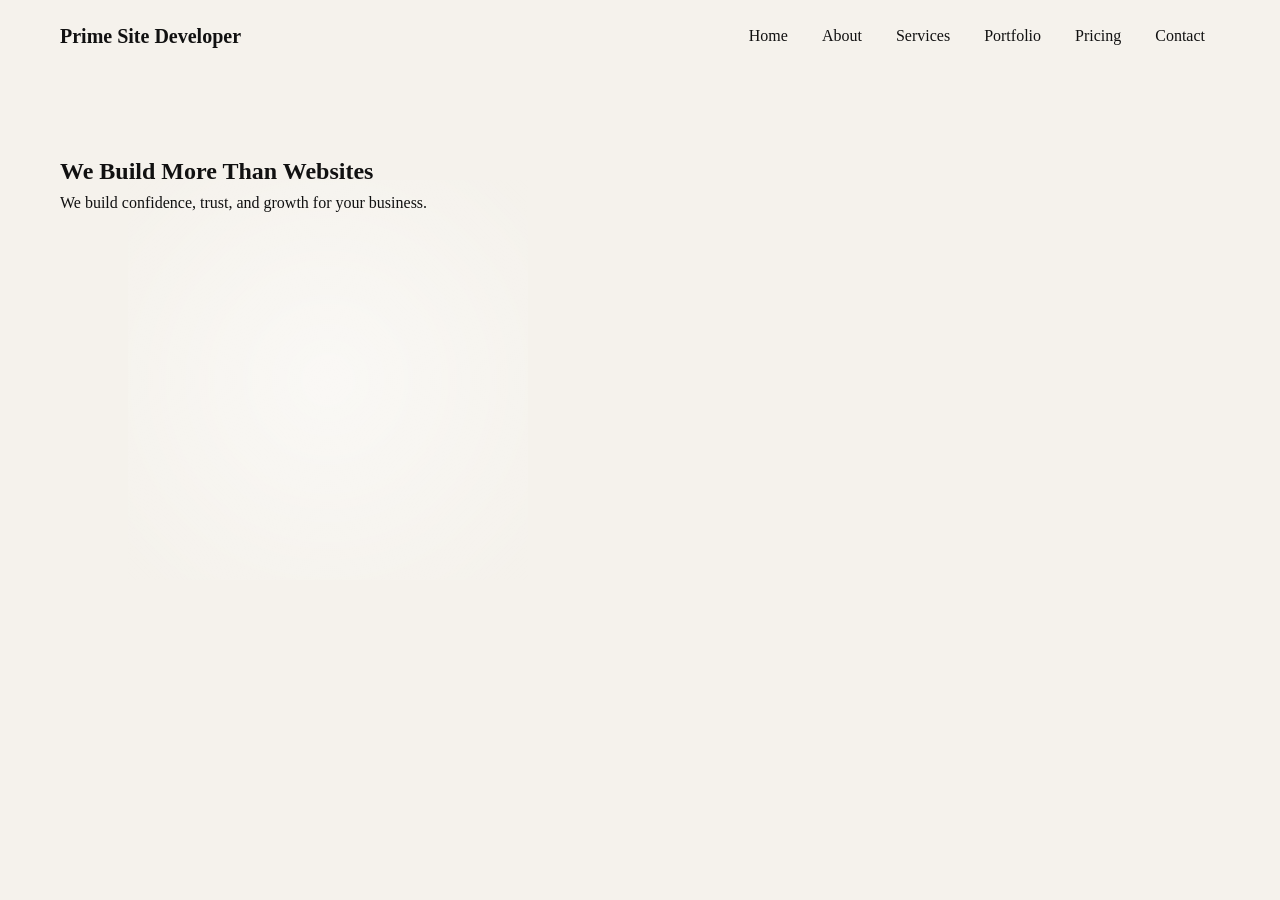
==== about.html @ d113b04b "Add files via upload" ====
<!DOCTYPE html>
<html>
<head>
<title>About</title>
<link rel="stylesheet" href="style.css">
</head>
<body>

<header>
<div class="logo">Prime Site Developer</div>
<nav>
<a href="index.html">Home</a>
<a href="about.html">About</a>
<a href="services.html">Services</a>
<a href="portfolio.html">Portfolio</a>
<a href="pricing.html">Pricing</a>
<a href="contact.html">Contact</a>
</nav>
</header>

<section>
<h1>We Build More Than Websites</h1>
<p>We build confidence, trust, and growth for your business.</p>
</section>

</body>
</html>
---- style.css ----
/* RESET */
* {
    margin: 0;
    padding: 0;
    box-sizing: border-box;
}

body {
    font-family: 'Georgia', serif;
    background: #f5f2ec;
    color: #111;
    line-height: 1.6;
}

/* NAV */
header {
    display: flex;
    justify-content: space-between;
    padding: 20px 60px;
    align-items: center;
    background: transparent;
}

nav a {
    margin: 0 15px;
    text-decoration: none;
    color: #111;
    font-weight: 500;
}

.logo {
    font-size: 20px;
    font-weight: bold;
}

/* HERO */
.hero {
    height: 90vh;
    display: flex;
    align-items: center;
    padding: 0 60px;
    background: linear-gradient(to right, #f5f2ec, #eae5dc);
}

.hero h1 {
    font-size: 48px;
}

.hero p {
    margin: 20px 0;
}

.btn {
    background: #111;
    color: white;
    padding: 12px 25px;
    text-decoration: none;
    margin-right: 10px;
}

.btn-outline {
    border: 1px solid #111;
    padding: 12px 25px;
    text-decoration: none;
    color: #111;
}

/* SECTIONS */
section {
    padding: 80px 60px;
}

/* PRICING */
.pricing {
    display: flex;
    gap: 30px;
    justify-content: center;
}

.price-card {
    background: white;
    padding: 30px;
    width: 300px;
    border-radius: 10px;
}

.price-card h3 {
    font-size: 30px;
}

.monthly {
    color: #777;
    margin-bottom: 15px;
}

.featured {
    border: 2px solid gold;
}

/* CONTACT */
.contact-links a {
    display: block;
    margin: 10px 0;
    color: #111;
    text-decoration: none;
}

/* LIGHT ANIMATION */
body::before {
    content: "";
    position: fixed;
    width: 400px;
    height: 400px;
    background: radial-gradient(circle, rgba(255,255,255,0.5), transparent);
    top: 20%;
    left: 10%;
    animation: float 8s infinite alternate;
    z-index: -1;
}

@keyframes float {
    from { transform: translateY(0px); }
    to { transform: translateY(40px); }
}
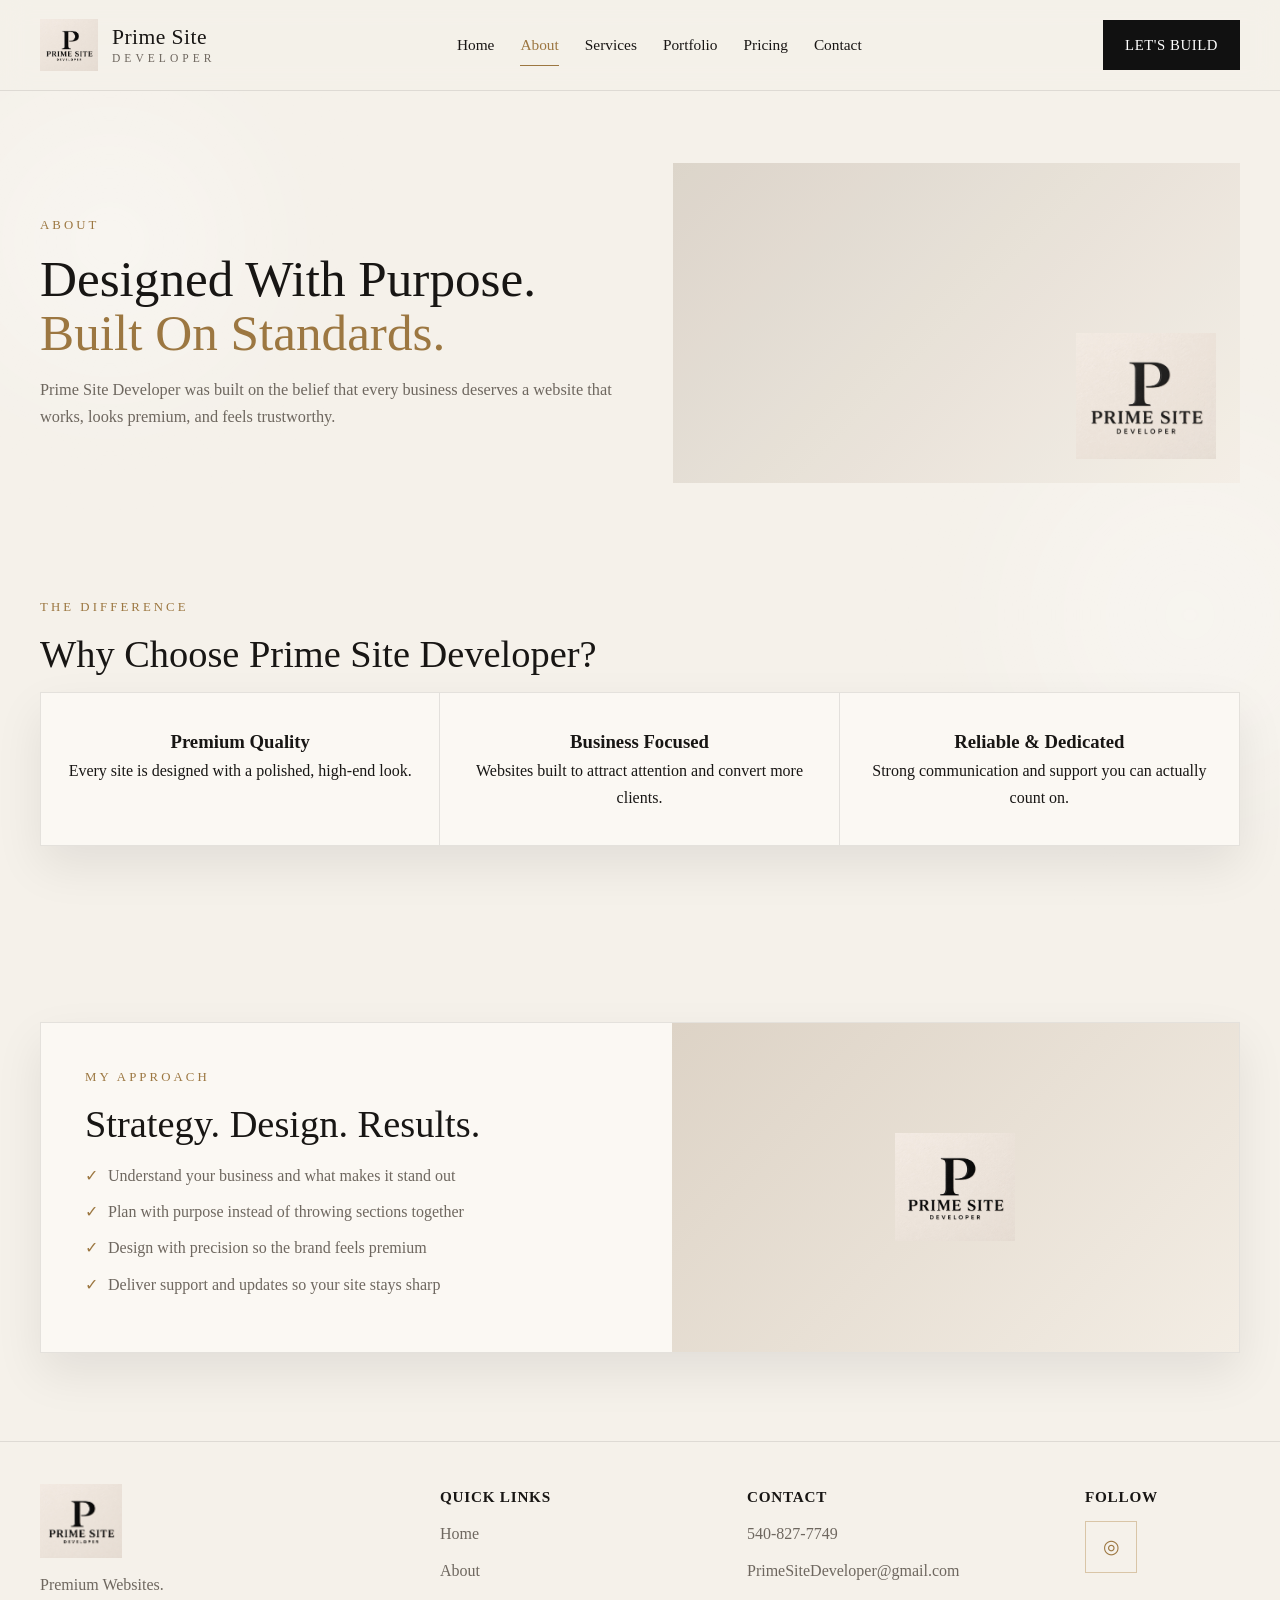
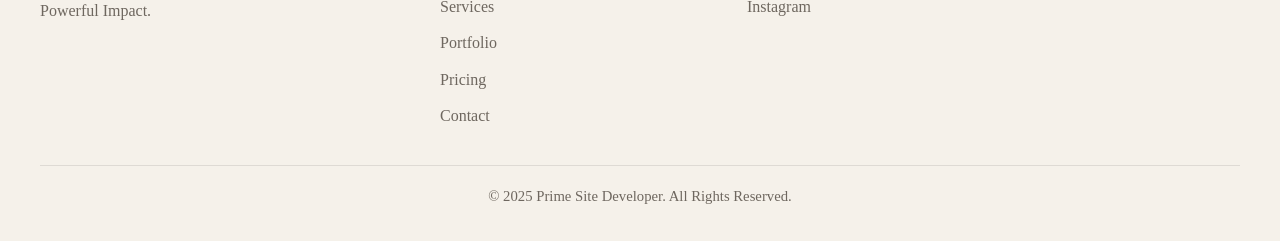
==== commit b88f1302: "Add files via upload" ====
--- a/about.html
+++ b/about.html
@@ -1,27 +1,127 @@
 <!DOCTYPE html>
-<html>
+<html lang="en">
 <head>
-<title>About</title>
-<link rel="stylesheet" href="style.css">
+    <meta charset="UTF-8">
+    <meta name="viewport" content="width=device-width, initial-scale=1.0">
+    <title>About | Prime Site Developer</title>
+    <link rel="stylesheet" href="style.css">
 </head>
 <body>
 
-<header>
-<div class="logo">Prime Site Developer</div>
-<nav>
-<a href="index.html">Home</a>
-<a href="about.html">About</a>
-<a href="services.html">Services</a>
-<a href="portfolio.html">Portfolio</a>
-<a href="pricing.html">Pricing</a>
-<a href="contact.html">Contact</a>
-</nav>
+<header class="site-header">
+    <div class="container">
+        <a href="index.html" class="brand">
+            <img src="logo.png" alt="Prime Site Developer Logo">
+            <div class="brand-text">
+                <strong>Prime Site</strong>
+                <span>Developer</span>
+            </div>
+        </a>
+
+        <nav class="site-nav">
+            <a href="index.html">Home</a>
+            <a href="about.html" class="active">About</a>
+            <a href="services.html">Services</a>
+            <a href="portfolio.html">Portfolio</a>
+            <a href="pricing.html">Pricing</a>
+            <a href="contact.html">Contact</a>
+        </nav>
+
+        <a href="contact.html" class="header-cta">LET'S BUILD</a>
+    </div>
 </header>
 
-<section>
-<h1>We Build More Than Websites</h1>
-<p>We build confidence, trust, and growth for your business.</p>
+<section class="page-hero">
+    <div class="container page-hero-grid">
+        <div>
+            <div class="eyebrow">About</div>
+            <h1 class="section-title">Designed With Purpose. <span class="accent">Built On Standards.</span></h1>
+            <p class="section-copy">
+                Prime Site Developer was built on the belief that every business deserves
+                a website that works, looks premium, and feels trustworthy.
+            </p>
+        </div>
+
+        <div class="page-hero-card">
+            <img src="logo.png" alt="Prime Site Developer logo" class="decor-logo">
+        </div>
+    </div>
 </section>
 
+<section>
+    <div class="container">
+        <div class="eyebrow">The Difference</div>
+        <h2 class="section-title" style="font-size:clamp(1.7rem,3vw,2.6rem);">Why Choose Prime Site Developer?</h2>
+
+        <div class="why-grid">
+            <div class="why-item">
+                <h3>Premium Quality</h3>
+                <p>Every site is designed with a polished, high-end look.</p>
+            </div>
+            <div class="why-item">
+                <h3>Business Focused</h3>
+                <p>Websites built to attract attention and convert more clients.</p>
+            </div>
+            <div class="why-item">
+                <h3>Reliable & Dedicated</h3>
+                <p>Strong communication and support you can actually count on.</p>
+            </div>
+        </div>
+    </div>
+</section>
+
+<section>
+    <div class="container approach-box">
+        <div class="approach-copy">
+            <div class="eyebrow">My Approach</div>
+            <h2 class="section-title" style="font-size:clamp(1.7rem,3vw,2.5rem);">Strategy. Design. Results.</h2>
+            <ul>
+                <li>Understand your business and what makes it stand out</li>
+                <li>Plan with purpose instead of throwing sections together</li>
+                <li>Design with precision so the brand feels premium</li>
+                <li>Deliver support and updates so your site stays sharp</li>
+            </ul>
+        </div>
+        <div class="approach-visual"></div>
+    </div>
+</section>
+
+<footer class="site-footer">
+    <div class="container">
+        <div class="footer-grid">
+            <div class="footer-brand">
+                <img src="logo.png" alt="Prime Site Developer Logo">
+                <p>Premium Websites.<br>Powerful Impact.</p>
+            </div>
+
+            <div class="footer-links">
+                <h4>Quick Links</h4>
+                <a href="index.html">Home</a>
+                <a href="about.html">About</a>
+                <a href="services.html">Services</a>
+                <a href="portfolio.html">Portfolio</a>
+                <a href="pricing.html">Pricing</a>
+                <a href="contact.html">Contact</a>
+            </div>
+
+            <div class="footer-contact">
+                <h4>Contact</h4>
+                <a href="tel:5408277749">540-827-7749</a>
+                <a href="mailto:PrimeSiteDeveloper@gmail.com">PrimeSiteDeveloper@gmail.com</a>
+                <a href="https://www.instagram.com/primesitedev?igsh=bGhta2xubHlqNjMw&utm_source=qr" target="_blank">Instagram</a>
+            </div>
+
+            <div class="footer-social">
+                <h4>Follow</h4>
+                <a href="https://www.instagram.com/primesitedev?igsh=bGhta2xubHlqNjMw&utm_source=qr" target="_blank">◎</a>
+            </div>
+        </div>
+
+        <div class="footer-bottom">
+            © 2025 Prime Site Developer. All Rights Reserved.
+        </div>
+    </div>
+</footer>
+
 </body>
-</html>
+</html>
--- a/style.css
+++ b/style.css
@@ -1,124 +1,1001 @@
-/* RESET */
+/* =========================
+   RESET
+========================= */
 * {
     margin: 0;
     padding: 0;
     box-sizing: border-box;
 }
 
+:root {
+    --bg: #f5f1ea;
+    --bg-soft: #efe8de;
+    --panel: #fbf8f3;
+    --text: #181614;
+    --muted: #6e675f;
+    --accent: #b89157;
+    --accent-dark: #9c7741;
+    --border: rgba(24, 22, 20, 0.10);
+    --shadow: 0 20px 45px rgba(0, 0, 0, 0.08);
+    --max: 1200px;
+}
+
+html {
+    scroll-behavior: smooth;
+}
+
 body {
-    font-family: 'Georgia', serif;
-    background: #f5f2ec;
-    color: #111;
-    line-height: 1.6;
-}
-
-/* NAV */
-header {
+    font-family: Georgia, "Times New Roman", serif;
+    background: var(--bg);
+    color: var(--text);
+    line-height: 1.65;
+    overflow-x: hidden;
+    position: relative;
+}
+
+/* Soft light animation */
+body::before,
+body::after {
+    content: "";
+    position: fixed;
+    inset: auto;
+    border-radius: 50%;
+    pointer-events: none;
+    z-index: -2;
+    filter: blur(60px);
+    opacity: 0.45;
+}
+
+body::before {
+    width: 340px;
+    height: 340px;
+    top: 8%;
+    left: -60px;
+    background: radial-gradient(circle, rgba(255,255,255,0.9), rgba(255,255,255,0));
+    animation: floatLightOne 11s ease-in-out infinite alternate;
+}
+
+body::after {
+    width: 420px;
+    height: 420px;
+    top: 45%;
+    right: -120px;
+    background: radial-gradient(circle, rgba(255,255,255,0.8), rgba(255,255,255,0));
+    animation: floatLightTwo 14s ease-in-out infinite alternate;
+}
+
+@keyframes floatLightOne {
+    from { transform: translateY(0px) translateX(0px); }
+    to   { transform: translateY(35px) translateX(45px); }
+}
+
+@keyframes floatLightTwo {
+    from { transform: translateY(0px) translateX(0px); }
+    to   { transform: translateY(-40px) translateX(-35px); }
+}
+
+img {
+    max-width: 100%;
+    display: block;
+}
+
+a {
+    color: inherit;
+    text-decoration: none;
+}
+
+ul {
+    list-style: none;
+}
+
+.container {
+    width: min(var(--max), calc(100% - 40px));
+    margin: 0 auto;
+}
+
+/* =========================
+   HEADER
+========================= */
+.site-header {
+    position: sticky;
+    top: 0;
+    z-index: 50;
+    backdrop-filter: blur(14px);
+    background: rgba(245, 241, 234, 0.82);
+    border-bottom: 1px solid var(--border);
+}
+
+.site-header .container {
     display: flex;
+    align-items: center;
     justify-content: space-between;
-    padding: 20px 60px;
-    align-items: center;
-    background: transparent;
-}
-
-nav a {
-    margin: 0 15px;
-    text-decoration: none;
-    color: #111;
+    gap: 24px;
+    min-height: 90px;
+}
+
+.brand {
+    display: flex;
+    align-items: center;
+    gap: 14px;
+}
+
+.brand img {
+    width: 58px;
+    height: 58px;
+    object-fit: contain;
+}
+
+.brand-text {
+    display: flex;
+    flex-direction: column;
+    line-height: 1.05;
+}
+
+.brand-text strong {
+    font-size: 1.35rem;
     font-weight: 500;
-}
-
-.logo {
-    font-size: 20px;
-    font-weight: bold;
-}
-
-/* HERO */
-.hero {
-    height: 90vh;
+    letter-spacing: 0.02em;
+}
+
+.brand-text span {
+    font-size: 0.72rem;
+    text-transform: uppercase;
+    letter-spacing: 0.35em;
+    color: var(--muted);
+    margin-top: 4px;
+}
+
+.site-nav {
     display: flex;
     align-items: center;
-    padding: 0 60px;
-    background: linear-gradient(to right, #f5f2ec, #eae5dc);
-}
-
-.hero h1 {
-    font-size: 48px;
-}
-
-.hero p {
-    margin: 20px 0;
+    gap: 26px;
+    flex-wrap: wrap;
+}
+
+.site-nav a {
+    font-size: 0.96rem;
+    color: var(--text);
+    position: relative;
+    transition: 0.25s ease;
+}
+
+.site-nav a:hover,
+.site-nav a.active {
+    color: var(--accent-dark);
+}
+
+.site-nav a.active::after,
+.site-nav a:hover::after {
+    content: "";
+    position: absolute;
+    left: 0;
+    bottom: -8px;
+    width: 100%;
+    height: 1px;
+    background: var(--accent-dark);
+}
+
+.header-cta {
+    padding: 13px 22px;
+    background: #111;
+    color: #fff;
+    font-size: 0.92rem;
+    letter-spacing: 0.04em;
+    transition: 0.25s ease;
+}
+
+.header-cta:hover {
+    background: #2a2621;
+}
+
+/* =========================
+   BUTTONS
+========================= */
+.btn,
+.btn-outline,
+.btn-light {
+    display: inline-flex;
+    align-items: center;
+    justify-content: center;
+    min-height: 48px;
+    padding: 0 24px;
+    font-size: 0.95rem;
+    letter-spacing: 0.03em;
+    transition: 0.25s ease;
+    cursor: pointer;
 }
 
 .btn {
     background: #111;
-    color: white;
-    padding: 12px 25px;
-    text-decoration: none;
+    color: #fff;
+    border: 1px solid #111;
+}
+
+.btn:hover {
+    background: #2a2621;
+    border-color: #2a2621;
+}
+
+.btn-outline {
+    background: transparent;
+    border: 1px solid var(--text);
+    color: var(--text);
+}
+
+.btn-outline:hover {
+    background: #111;
+    color: #fff;
+    border-color: #111;
+}
+
+.btn-light {
+    background: var(--accent);
+    color: #111;
+    border: 1px solid var(--accent);
+}
+
+.btn-light:hover {
+    background: var(--accent-dark);
+    border-color: var(--accent-dark);
+    color: #fff;
+}
+
+/* =========================
+   COMMON SECTIONS
+========================= */
+section {
+    padding: 88px 0;
+}
+
+.eyebrow {
+    font-size: 0.8rem;
+    text-transform: uppercase;
+    letter-spacing: 0.24em;
+    color: var(--accent-dark);
+    margin-bottom: 16px;
+}
+
+.section-title {
+    font-size: clamp(2rem, 4vw, 3.6rem);
+    line-height: 1.05;
+    font-weight: 500;
+    margin-bottom: 18px;
+}
+
+.section-title .accent {
+    color: var(--accent-dark);
+}
+
+.section-copy {
+    color: var(--muted);
+    max-width: 680px;
+    font-size: 1.02rem;
+}
+
+.grid-2 {
+    display: grid;
+    grid-template-columns: 1.1fr 1fr;
+    gap: 42px;
+    align-items: center;
+}
+
+.card {
+    background: var(--panel);
+    border: 1px solid var(--border);
+    box-shadow: var(--shadow);
+}
+
+.image-frame {
+    background: linear-gradient(145deg, #d7cec1, #f6f0e8);
+    border: 1px solid var(--border);
+    box-shadow: var(--shadow);
+    overflow: hidden;
+}
+
+/* =========================
+   HERO
+========================= */
+.hero {
+    padding: 72px 0 42px;
+}
+
+.hero-layout {
+    display: grid;
+    grid-template-columns: 1.05fr 0.95fr;
+    gap: 46px;
+    align-items: center;
+}
+
+.hero-copy p {
+    margin: 22px 0 30px;
+    color: var(--muted);
+    font-size: 1.08rem;
+    max-width: 560px;
+}
+
+.hero-actions {
+    display: flex;
+    flex-wrap: wrap;
+    gap: 14px;
+}
+
+.hero-visual {
+    position: relative;
+    min-height: 560px;
+}
+
+.hero-stage {
+    position: absolute;
+    inset: 60px 0 0 40px;
+    border-radius: 8px;
+    background:
+        linear-gradient(180deg, rgba(255,255,255,0.35), rgba(255,255,255,0.05)),
+        linear-gradient(135deg, #d9d1c6, #f3ede4);
+    box-shadow: var(--shadow);
+}
+
+.hero-laptop {
+    position: absolute;
+    width: min(100%, 620px);
+    left: 0;
+    bottom: 42px;
+    border-radius: 18px;
+    background: #1a1714;
+    padding: 16px 16px 26px;
+    box-shadow: 0 30px 60px rgba(0, 0, 0, 0.18);
+}
+
+.hero-laptop-screen {
+    aspect-ratio: 16 / 10;
+    border-radius: 10px;
+    overflow: hidden;
+    border: 1px solid rgba(255,255,255,0.08);
+    background: #111;
+}
+
+.hero-laptop-screen img {
+    width: 100%;
+    height: 100%;
+    object-fit: cover;
+}
+
+.hero-phone {
+    position: absolute;
+    width: 150px;
+    right: 14px;
+    bottom: 24px;
+    background: #111;
+    border-radius: 26px;
+    padding: 10px;
+    box-shadow: 0 20px 40px rgba(0,0,0,0.2);
+}
+
+.hero-phone-screen {
+    aspect-ratio: 9 / 18;
+    border-radius: 18px;
+    overflow: hidden;
+}
+
+.hero-phone-screen img {
+    width: 100%;
+    height: 100%;
+    object-fit: cover;
+}
+
+.hero-vase {
+    position: absolute;
+    width: 110px;
+    height: 180px;
+    right: 0;
+    top: 42px;
+    border-radius: 55px 55px 22px 22px;
+    background: linear-gradient(180deg, #ece3d7, #d9cdbf);
+    box-shadow: var(--shadow);
+}
+
+.hero-vase::before {
+    content: "";
+    position: absolute;
+    width: 2px;
+    height: 90px;
+    background: #b08b57;
+    left: 50%;
+    top: -58px;
+    transform: translateX(-50%) rotate(12deg);
+    box-shadow:
+        14px 18px 0 #b08b57,
+        -14px 28px 0 #b08b57,
+        20px 40px 0 #b08b57,
+        -20px 42px 0 #b08b57,
+        8px 58px 0 #b08b57,
+        -8px 66px 0 #b08b57;
+}
+
+/* =========================
+   INTRO / ABOUT BLOCK
+========================= */
+.intro-block .grid-2 {
+    grid-template-columns: 0.9fr 1.1fr;
+}
+
+.intro-image {
+    min-height: 320px;
+    background:
+        linear-gradient(rgba(0,0,0,0.08), rgba(0,0,0,0.08)),
+        url("logo.png") center/160px no-repeat,
+        linear-gradient(135deg, #d9d1c6, #f3ede4);
+}
+
+.intro-content {
+    padding: 48px;
+}
+
+.intro-link {
+    display: inline-block;
+    margin-top: 18px;
+    color: var(--accent-dark);
+}
+
+/* =========================
+   SERVICES PREVIEW
+========================= */
+.service-grid {
+    display: grid;
+    grid-template-columns: repeat(4, 1fr);
+    gap: 0;
+    border: 1px solid var(--border);
+    background: var(--panel);
+    box-shadow: var(--shadow);
+}
+
+.service-item {
+    padding: 36px 24px;
+    border-right: 1px solid var(--border);
+    text-align: center;
+}
+
+.service-item:last-child {
+    border-right: none;
+}
+
+.service-item .icon {
+    width: 54px;
+    height: 54px;
+    margin: 0 auto 18px;
+    border: 1px solid rgba(184,145,87,0.45);
+    border-radius: 50%;
+    display: grid;
+    place-items: center;
+    color: var(--accent-dark);
+    font-size: 1.25rem;
+}
+
+.service-item h3 {
+    font-size: 1rem;
+    margin-bottom: 10px;
+    font-weight: 500;
+}
+
+.service-item p {
+    color: var(--muted);
+    font-size: 0.94rem;
+}
+
+/* =========================
+   FEATURED PROJECT
+========================= */
+.featured-project {
+    padding-top: 34px;
+}
+
+.featured-project-wrap {
+    display: grid;
+    grid-template-columns: 0.8fr 1.2fr;
+    gap: 30px;
+    align-items: center;
+}
+
+.project-copy {
+    padding: 18px 0;
+}
+
+.project-copy h3 {
+    font-size: clamp(1.8rem, 3vw, 2.8rem);
+    margin-bottom: 16px;
+    font-weight: 500;
+}
+
+.project-copy p {
+    color: var(--muted);
+    margin-bottom: 24px;
+    max-width: 420px;
+}
+
+.project-image {
+    min-height: 420px;
+    overflow: hidden;
+}
+
+.project-image img {
+    width: 100%;
+    height: 100%;
+    object-fit: cover;
+}
+
+/* =========================
+   CTA BAND
+========================= */
+.cta-band {
+    background: #0d0c0b;
+    color: #f8f2e9;
+}
+
+.cta-band .container {
+    display: grid;
+    grid-template-columns: 1fr auto;
+    gap: 24px;
+    align-items: center;
+}
+
+.cta-band h2 {
+    font-size: clamp(2rem, 4vw, 3.4rem);
+    line-height: 1.05;
+    font-weight: 500;
+}
+
+.cta-band h2 .accent {
+    color: var(--accent);
+}
+
+.cta-band .eyebrow {
+    color: var(--accent);
+}
+
+/* =========================
+   FOOTER
+========================= */
+.site-footer {
+    padding: 42px 0 32px;
+    border-top: 1px solid var(--border);
+}
+
+.footer-grid {
+    display: grid;
+    grid-template-columns: 1.2fr 0.9fr 1fr 0.5fr;
+    gap: 28px;
+    align-items: start;
+}
+
+.footer-brand img {
+    width: 82px;
+    margin-bottom: 14px;
+}
+
+.footer-brand p,
+.footer-links a,
+.footer-contact a {
+    color: var(--muted);
+}
+
+.footer-links h4,
+.footer-contact h4,
+.footer-social h4 {
+    margin-bottom: 12px;
+    font-size: 0.95rem;
+    font-weight: 600;
+    letter-spacing: 0.05em;
+    text-transform: uppercase;
+}
+
+.footer-links a,
+.footer-contact a {
+    display: block;
+    margin-bottom: 10px;
+}
+
+.footer-social a {
+    display: inline-flex;
+    width: 52px;
+    height: 52px;
+    align-items: center;
+    justify-content: center;
+    border: 1px solid rgba(184,145,87,0.45);
+    color: var(--accent-dark);
+    font-size: 1.2rem;
+}
+
+.footer-bottom {
+    margin-top: 26px;
+    padding-top: 18px;
+    border-top: 1px solid var(--border);
+    text-align: center;
+    color: var(--muted);
+    font-size: 0.92rem;
+}
+
+/* =========================
+   INNER PAGE HERO
+========================= */
+.page-hero {
+    padding: 72px 0 26px;
+}
+
+.page-hero-grid {
+    display: grid;
+    grid-template-columns: 1fr 0.95fr;
+    gap: 36px;
+    align-items: center;
+}
+
+.page-hero-card {
+    min-height: 320px;
+    background:
+        linear-gradient(rgba(255,255,255,0.08), rgba(255,255,255,0.08)),
+        linear-gradient(135deg, #d9d1c6, #f3ede4);
+    position: relative;
+    overflow: hidden;
+}
+
+.page-hero-card.page-rs {
+    background:
+        linear-gradient(rgba(0,0,0,0.16), rgba(0,0,0,0.16)),
+        url("rs-flooring-preview.jpg") center/cover no-repeat;
+}
+
+.page-hero-card img.decor-logo {
+    width: 140px;
+    position: absolute;
+    right: 24px;
+    bottom: 24px;
+    opacity: 0.9;
+}
+
+/* =========================
+   ABOUT PAGE
+========================= */
+.why-grid {
+    display: grid;
+    grid-template-columns: repeat(3, 1fr);
+    border: 1px solid var(--border);
+    background: var(--panel);
+    box-shadow: var(--shadow);
+}
+
+.why-item {
+    padding: 34px 26px;
+    text-align: center;
+    border-right: 1px solid var(--border);
+}
+
+.why-item:last-child {
+    border-right: none;
+}
+
+.approach-box {
+    display: grid;
+    grid-template-columns: 1fr 0.9fr;
+    gap: 0;
+    border: 1px solid var(--border);
+    background: var(--panel);
+    box-shadow: var(--shadow);
+    overflow: hidden;
+}
+
+.approach-copy {
+    padding: 44px;
+}
+
+.approach-copy ul li {
+    margin-bottom: 10px;
+    color: var(--muted);
+}
+
+.approach-copy ul li::before {
+    content: "✓";
+    color: var(--accent-dark);
     margin-right: 10px;
 }
 
-.btn-outline {
-    border: 1px solid #111;
-    padding: 12px 25px;
-    text-decoration: none;
-    color: #111;
-}
-
-/* SECTIONS */
-section {
-    padding: 80px 60px;
-}
-
-/* PRICING */
-.pricing {
+.approach-visual {
+    min-height: 260px;
+    background:
+        url("logo.png") center/120px no-repeat,
+        linear-gradient(135deg, #ddd3c6, #f3ede4);
+}
+
+/* =========================
+   SERVICES PAGE
+========================= */
+.services-grid-2 {
+    display: grid;
+    grid-template-columns: repeat(2, 1fr);
+    border: 1px solid var(--border);
+    background: var(--panel);
+    box-shadow: var(--shadow);
+}
+
+.services-grid-2 .service-item {
+    min-height: 240px;
+    border-right: 1px solid var(--border);
+    border-bottom: 1px solid var(--border);
     display: flex;
+    flex-direction: column;
+    align-items: center;
+    justify-content: center;
+}
+
+.services-grid-2 .service-item:nth-child(2n) {
+    border-right: none;
+}
+
+.services-grid-2 .service-item:nth-last-child(-n+2) {
+    border-bottom: none;
+}
+
+/* =========================
+   PORTFOLIO PAGE
+========================= */
+.portfolio-single {
+    display: grid;
+    grid-template-columns: 1fr 1fr;
     gap: 30px;
-    justify-content: center;
+    align-items: center;
+    border: 1px solid var(--border);
+    background: var(--panel);
+    box-shadow: var(--shadow);
+    padding: 28px;
+}
+
+.portfolio-note {
+    color: var(--muted);
+    margin-top: 16px;
+}
+
+/* =========================
+   PRICING PAGE
+========================= */
+.pricing-grid {
+    display: grid;
+    grid-template-columns: repeat(3, 1fr);
+    gap: 24px;
+    align-items: stretch;
 }
 
 .price-card {
-    background: white;
-    padding: 30px;
-    width: 300px;
-    border-radius: 10px;
+    background: var(--panel);
+    border: 1px solid var(--border);
+    box-shadow: var(--shadow);
+    padding: 34px 28px;
+    display: flex;
+    flex-direction: column;
+}
+
+.price-card.featured {
+    border-color: rgba(184,145,87,0.6);
+    transform: translateY(-6px);
 }
 
 .price-card h3 {
-    font-size: 30px;
-}
-
-.monthly {
-    color: #777;
-    margin-bottom: 15px;
-}
-
-.featured {
-    border: 2px solid gold;
-}
-
-/* CONTACT */
+    font-size: 1.5rem;
+    font-weight: 500;
+    margin-bottom: 8px;
+}
+
+.price {
+    font-size: 2.4rem;
+    margin-bottom: 6px;
+}
+
+.price-sub {
+    color: var(--accent-dark);
+    margin-bottom: 18px;
+}
+
+.price-card p {
+    color: var(--muted);
+}
+
+.price-card ul {
+    margin: 20px 0 24px;
+}
+
+.price-card ul li {
+    margin-bottom: 10px;
+    color: var(--muted);
+}
+
+.price-card ul li::before {
+    content: "✓";
+    color: var(--accent-dark);
+    margin-right: 10px;
+}
+
+.price-card .btn {
+    margin-top: auto;
+}
+
+.portal-box {
+    margin-top: 34px;
+    border: 1px solid var(--border);
+    background: var(--panel);
+    box-shadow: var(--shadow);
+    padding: 28px;
+}
+
+.portal-box p {
+    color: var(--muted);
+    margin: 10px 0 18px;
+}
+
+/* =========================
+   CONTACT PAGE
+========================= */
+.contact-box {
+    display: grid;
+    grid-template-columns: 1fr 0.95fr;
+    gap: 0;
+    border: 1px solid var(--border);
+    background: var(--panel);
+    box-shadow: var(--shadow);
+    overflow: hidden;
+}
+
+.contact-copy {
+    padding: 44px;
+}
+
+.contact-links {
+    display: grid;
+    gap: 18px;
+    margin: 26px 0;
+}
+
 .contact-links a {
-    display: block;
-    margin: 10px 0;
-    color: #111;
-    text-decoration: none;
-}
-
-/* LIGHT ANIMATION */
-body::before {
-    content: "";
-    position: fixed;
-    width: 400px;
-    height: 400px;
-    background: radial-gradient(circle, rgba(255,255,255,0.5), transparent);
-    top: 20%;
-    left: 10%;
-    animation: float 8s infinite alternate;
-    z-index: -1;
-}
-
-@keyframes float {
-    from { transform: translateY(0px); }
-    to { transform: translateY(40px); }
+    display: flex;
+    align-items: center;
+    gap: 12px;
+    color: var(--text);
+    font-size: 1rem;
+}
+
+.contact-links .bullet {
+    width: 40px;
+    height: 40px;
+    border: 1px solid rgba(184,145,87,0.45);
+    border-radius: 50%;
+    display: grid;
+    place-items: center;
+    color: var(--accent-dark);
+}
+
+.contact-visual {
+    min-height: 420px;
+    background:
+        linear-gradient(rgba(255,255,255,0.08), rgba(255,255,255,0.08)),
+        url("logo.png") center/180px no-repeat,
+        linear-gradient(135deg, #d8cebf, #f4eee5);
+}
+
+/* =========================
+   RESPONSIVE
+========================= */
+@media (max-width: 1080px) {
+    .hero-layout,
+    .grid-2,
+    .page-hero-grid,
+    .featured-project-wrap,
+    .contact-box,
+    .approach-box,
+    .portfolio-single,
+    .cta-band .container,
+    .footer-grid {
+        grid-template-columns: 1fr;
+    }
+
+    .pricing-grid,
+    .why-grid,
+    .service-grid,
+    .services-grid-2 {
+        grid-template-columns: 1fr;
+    }
+
+    .service-grid .service-item,
+    .why-grid .why-item,
+    .services-grid-2 .service-item {
+        border-right: none;
+        border-bottom: 1px solid var(--border);
+    }
+
+    .service-grid .service-item:last-child,
+    .why-grid .why-item:last-child,
+    .services-grid-2 .service-item:last-child {
+        border-bottom: none;
+    }
+
+    .hero-visual {
+        min-height: 500px;
+    }
+
+    .hero-stage {
+        inset: 50px 0 0 0;
+    }
+
+    .site-header .container {
+        min-height: auto;
+        padding: 18px 0;
+        flex-direction: column;
+        align-items: flex-start;
+    }
+
+    .site-nav {
+        gap: 16px;
+    }
+}
+
+@media (max-width: 720px) {
+    section {
+        padding: 68px 0;
+    }
+
+    .container {
+        width: min(var(--max), calc(100% - 24px));
+    }
+
+    .brand img {
+        width: 48px;
+        height: 48px;
+    }
+
+    .brand-text strong {
+        font-size: 1.08rem;
+    }
+
+    .section-title {
+        font-size: 2.3rem;
+    }
+
+    .hero {
+        padding-top: 46px;
+    }
+
+    .hero-visual {
+        min-height: 360px;
+    }
+
+    .hero-laptop {
+        width: 100%;
+        padding: 12px 12px 18px;
+        bottom: 26px;
+    }
+
+    .hero-phone {
+        width: 102px;
+        right: 8px;
+        bottom: 12px;
+    }
+
+    .hero-vase {
+        width: 72px;
+        height: 120px;
+        top: 22px;
+    }
+
+    .intro-content,
+    .approach-copy,
+    .contact-copy {
+        padding: 28px 22px;
+    }
+
+    .portfolio-single,
+    .portal-box {
+        padding: 22px;
+    }
+
+    .price-card {
+        padding: 28px 22px;
+    }
+
+    .cta-band h2 {
+        font-size: 2.3rem;
+    }
 }
